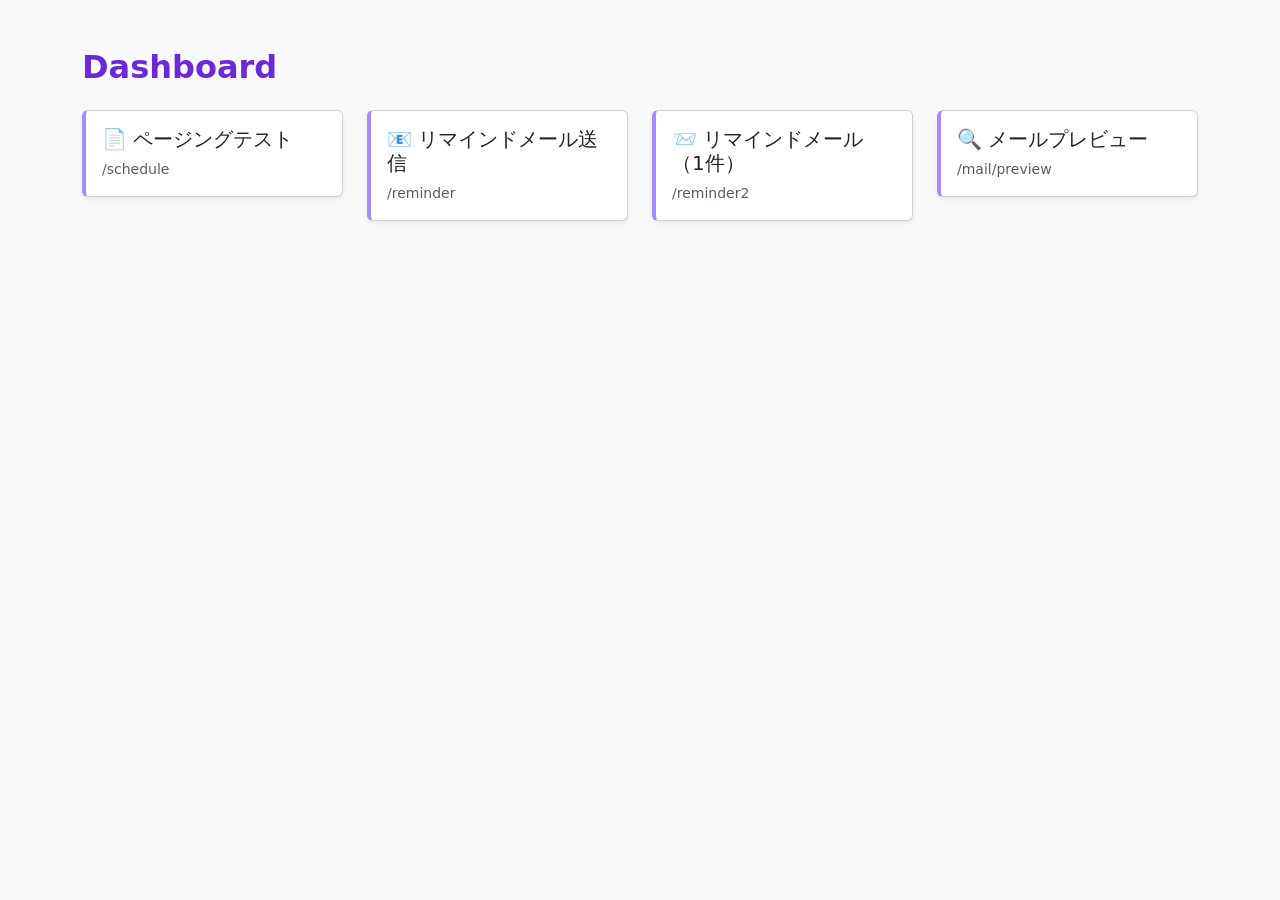
==== src/main/resources/templates/index.html @ 64b27f75 "ページング改善" ====
<!DOCTYPE html>
<html xmlns:th="http://www.thymeleaf.org">
<head>
    <meta charset="UTF-8">
    <title>Dashboard</title>

    <!-- Bootstrap -->
    <link href="https://cdn.jsdelivr.net/npm/bootstrap@5.3.3/dist/css/bootstrap.min.css" rel="stylesheet">

    <style>
        body {
            background-color: #f8f9fa;
        }
        .card {
            border-left: 4px solid #a78bfa; /* 薄い紫ライン */
            transition: transform .15s ease;
        }
        .card:hover {
            transform: translateY(-4px);
        }
        .dashboard-title {
            color: #6d28d9;
            font-weight: 600;
        }
    </style>
</head>

<body>
<div class="container py-5">

    <h2 class="dashboard-title mb-4">Dashboard</h2>

    <div class="row g-4">

        <!-- Paging Test -->
        <div class="col-md-6 col-lg-3">
            <a th:href="@{/schedule}" class="text-decoration-none text-dark">
                <div class="card shadow-sm p-3">
                    <h5>📄 ページングテスト</h5>
                    <p class="mb-0 small text-muted">/schedule</p>
                </div>
            </a>
        </div>

        <!-- Reminder Mail -->
        <div class="col-md-6 col-lg-3">
            <a th:href="@{/reminder}" class="text-decoration-none text-dark">
                <div class="card shadow-sm p-3">
                    <h5>📧 リマインドメール送信</h5>
                    <p class="mb-0 small text-muted">/reminder</p>
                </div>
            </a>
        </div>

        <!-- Reminder Mail (single) -->
        <div class="col-md-6 col-lg-3">
            <a th:href="@{/reminder2}" class="text-decoration-none text-dark">
                <div class="card shadow-sm p-3">
                    <h5>📨 リマインドメール（1件）</h5>
                    <p class="mb-0 small text-muted">/reminder2</p>
                </div>
            </a>
        </div>

        <!-- Mail Preview -->
        <div class="col-md-6 col-lg-3">
            <a th:href="@{/mail/preview}" class="text-decoration-none text-dark">
                <div class="card shadow-sm p-3">
                    <h5>🔍 メールプレビュー</h5>
                    <p class="mb-0 small text-muted">/mail/preview</p>
                </div>
            </a>
        </div>

    </div>
</div>

</body>
</html>
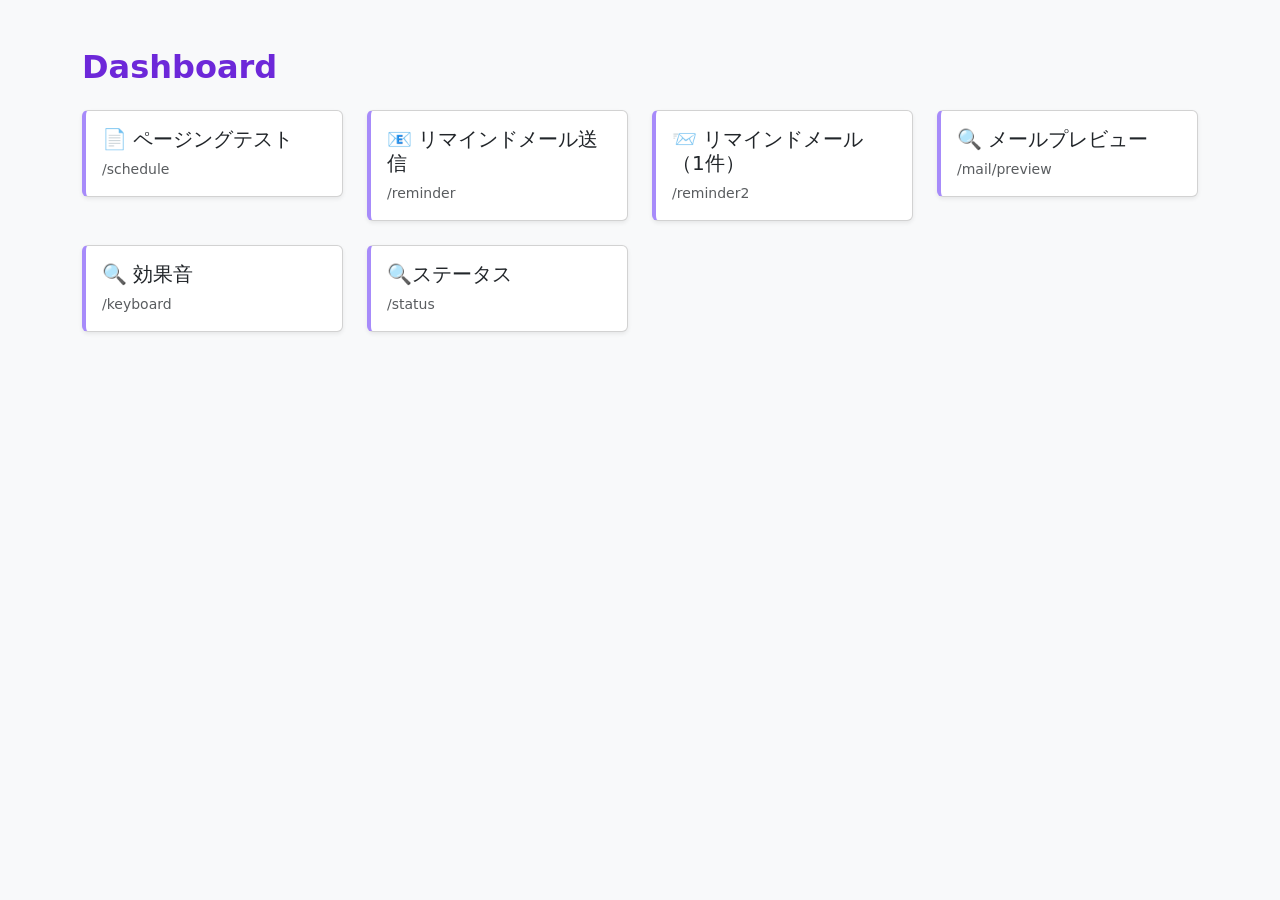
==== commit 77036006: "キーボード効果音と" ====
--- a/src/main/resources/templates/index.html
+++ b/src/main/resources/templates/index.html
@@ -1,79 +1,104 @@
 <!DOCTYPE html>
 <html xmlns:th="http://www.thymeleaf.org">
+
 <head>
-    <meta charset="UTF-8">
-    <title>Dashboard</title>
+	<meta charset="UTF-8">
+	<title>Dashboard</title>
 
-    <!-- Bootstrap -->
-    <link href="https://cdn.jsdelivr.net/npm/bootstrap@5.3.3/dist/css/bootstrap.min.css" rel="stylesheet">
+	<!-- Bootstrap -->
+	<link href="https://cdn.jsdelivr.net/npm/bootstrap@5.3.3/dist/css/bootstrap.min.css" rel="stylesheet">
 
-    <style>
-        body {
-            background-color: #f8f9fa;
-        }
-        .card {
-            border-left: 4px solid #a78bfa; /* 薄い紫ライン */
-            transition: transform .15s ease;
-        }
-        .card:hover {
-            transform: translateY(-4px);
-        }
-        .dashboard-title {
-            color: #6d28d9;
-            font-weight: 600;
-        }
-    </style>
+	<style>
+		body {
+			background-color: #f8f9fa;
+		}
+
+		.card {
+			border-left: 4px solid #a78bfa;
+			/* 薄い紫ライン */
+			transition: transform .15s ease;
+		}
+
+		.card:hover {
+			transform: translateY(-4px);
+		}
+
+		.dashboard-title {
+			color: #6d28d9;
+			font-weight: 600;
+		}
+	</style>
 </head>
 
 <body>
-<div class="container py-5">
+	<div class="container py-5">
 
-    <h2 class="dashboard-title mb-4">Dashboard</h2>
+		<h2 class="dashboard-title mb-4">Dashboard</h2>
 
-    <div class="row g-4">
+		<div class="row g-4">
 
-        <!-- Paging Test -->
-        <div class="col-md-6 col-lg-3">
-            <a th:href="@{/schedule}" class="text-decoration-none text-dark">
-                <div class="card shadow-sm p-3">
-                    <h5>📄 ページングテスト</h5>
-                    <p class="mb-0 small text-muted">/schedule</p>
-                </div>
-            </a>
-        </div>
+			<!-- Paging Test -->
+			<div class="col-md-6 col-lg-3">
+				<a th:href="@{/schedule}" class="text-decoration-none text-dark">
+					<div class="card shadow-sm p-3">
+						<h5>📄 ページングテスト</h5>
+						<p class="mb-0 small text-muted">/schedule</p>
+					</div>
+				</a>
+			</div>
 
-        <!-- Reminder Mail -->
-        <div class="col-md-6 col-lg-3">
-            <a th:href="@{/reminder}" class="text-decoration-none text-dark">
-                <div class="card shadow-sm p-3">
-                    <h5>📧 リマインドメール送信</h5>
-                    <p class="mb-0 small text-muted">/reminder</p>
-                </div>
-            </a>
-        </div>
+			<!-- Reminder Mail -->
+			<div class="col-md-6 col-lg-3">
+				<a th:href="@{/reminder}" class="text-decoration-none text-dark">
+					<div class="card shadow-sm p-3">
+						<h5>📧 リマインドメール送信</h5>
+						<p class="mb-0 small text-muted">/reminder</p>
+					</div>
+				</a>
+			</div>
 
-        <!-- Reminder Mail (single) -->
-        <div class="col-md-6 col-lg-3">
-            <a th:href="@{/reminder2}" class="text-decoration-none text-dark">
-                <div class="card shadow-sm p-3">
-                    <h5>📨 リマインドメール（1件）</h5>
-                    <p class="mb-0 small text-muted">/reminder2</p>
-                </div>
-            </a>
-        </div>
+			<!-- Reminder Mail (single) -->
+			<div class="col-md-6 col-lg-3">
+				<a th:href="@{/reminder2}" class="text-decoration-none text-dark">
+					<div class="card shadow-sm p-3">
+						<h5>📨 リマインドメール（1件）</h5>
+						<p class="mb-0 small text-muted">/reminder2</p>
+					</div>
+				</a>
+			</div>
 
-        <!-- Mail Preview -->
-        <div class="col-md-6 col-lg-3">
-            <a th:href="@{/mail/preview}" class="text-decoration-none text-dark">
-                <div class="card shadow-sm p-3">
-                    <h5>🔍 メールプレビュー</h5>
-                    <p class="mb-0 small text-muted">/mail/preview</p>
-                </div>
-            </a>
-        </div>
+			<!-- Mail Preview -->
+			<div class="col-md-6 col-lg-3">
+				<a th:href="@{/mail/preview}" class="text-decoration-none text-dark">
+					<div class="card shadow-sm p-3">
+						<h5>🔍 メールプレビュー</h5>
+						<p class="mb-0 small text-muted">/mail/preview</p>
+					</div>
+				</a>
+			</div>
 
-    </div>
-</div>
+			<!-- Mail Preview -->
+			<div class="col-md-6 col-lg-3">
+				<a th:href="@{/keyboard}" class="text-decoration-none text-dark">
+					<div class="card shadow-sm p-3">
+						<h5>🔍 効果音</h5>
+						<p class="mb-0 small text-muted">/keyboard</p>
+					</div>
+				</a>
+			</div>
+			
+			<!-- Mail Preview -->
+			<div class="col-md-6 col-lg-3">
+				<a th:href="@{/status}" class="text-decoration-none text-dark">
+					<div class="card shadow-sm p-3">
+						<h5>🔍ステータス</h5>
+						<p class="mb-0 small text-muted">/status</p>
+					</div>
+				</a>
+			</div>
+		</div>
+	</div>
 
 </body>
-</html>
+
+</html>
